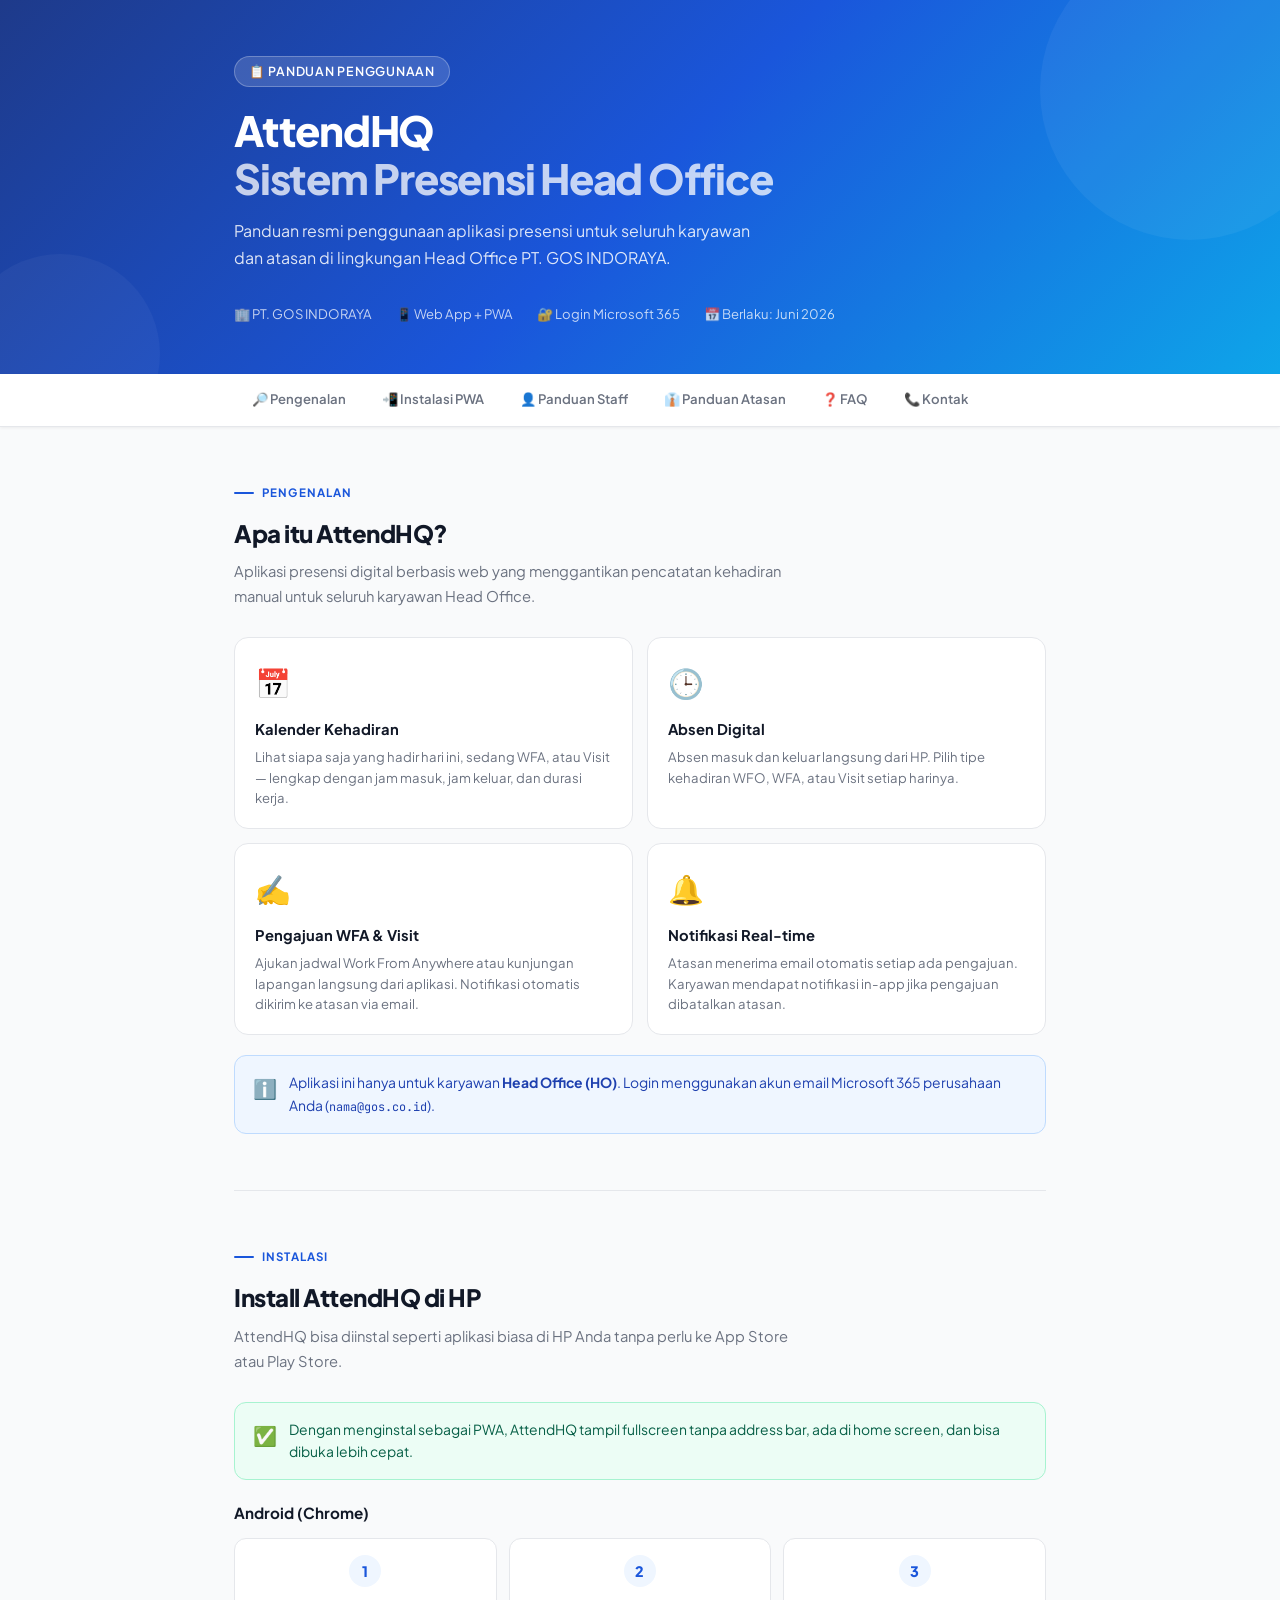
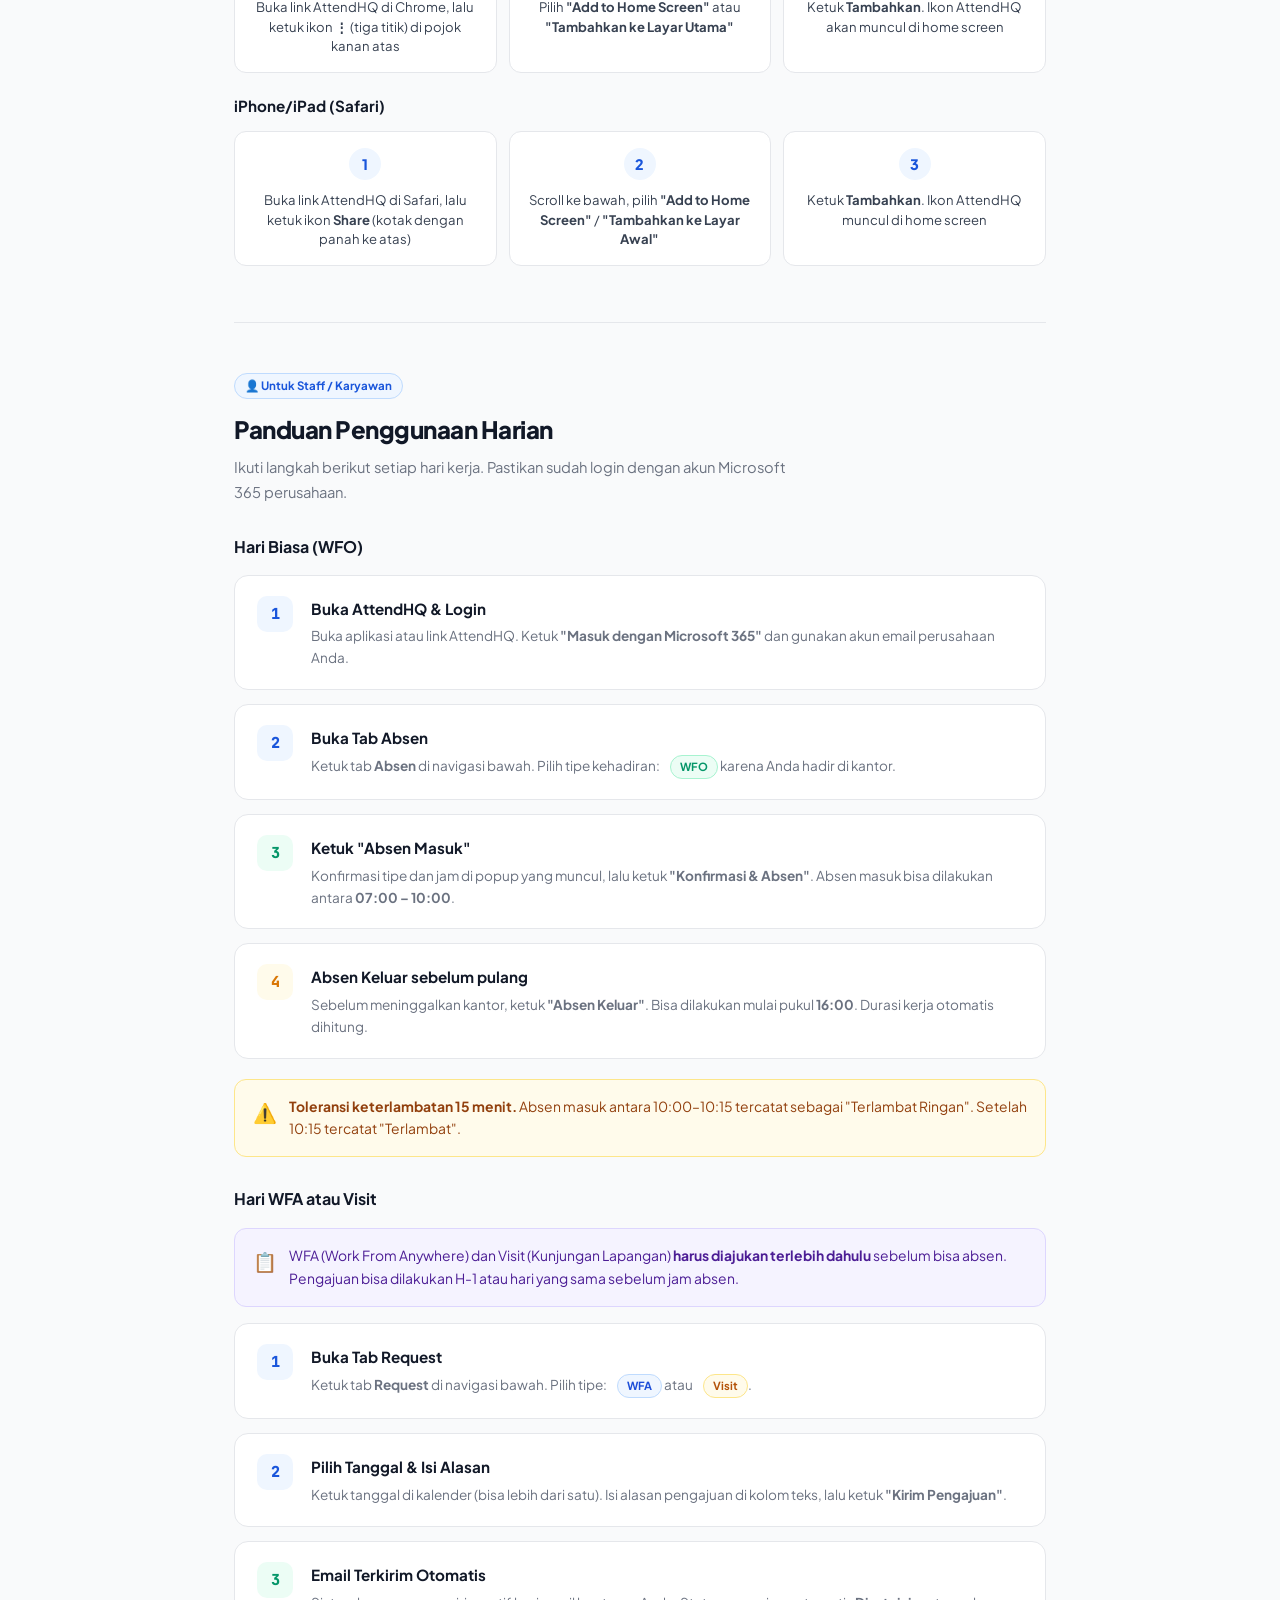
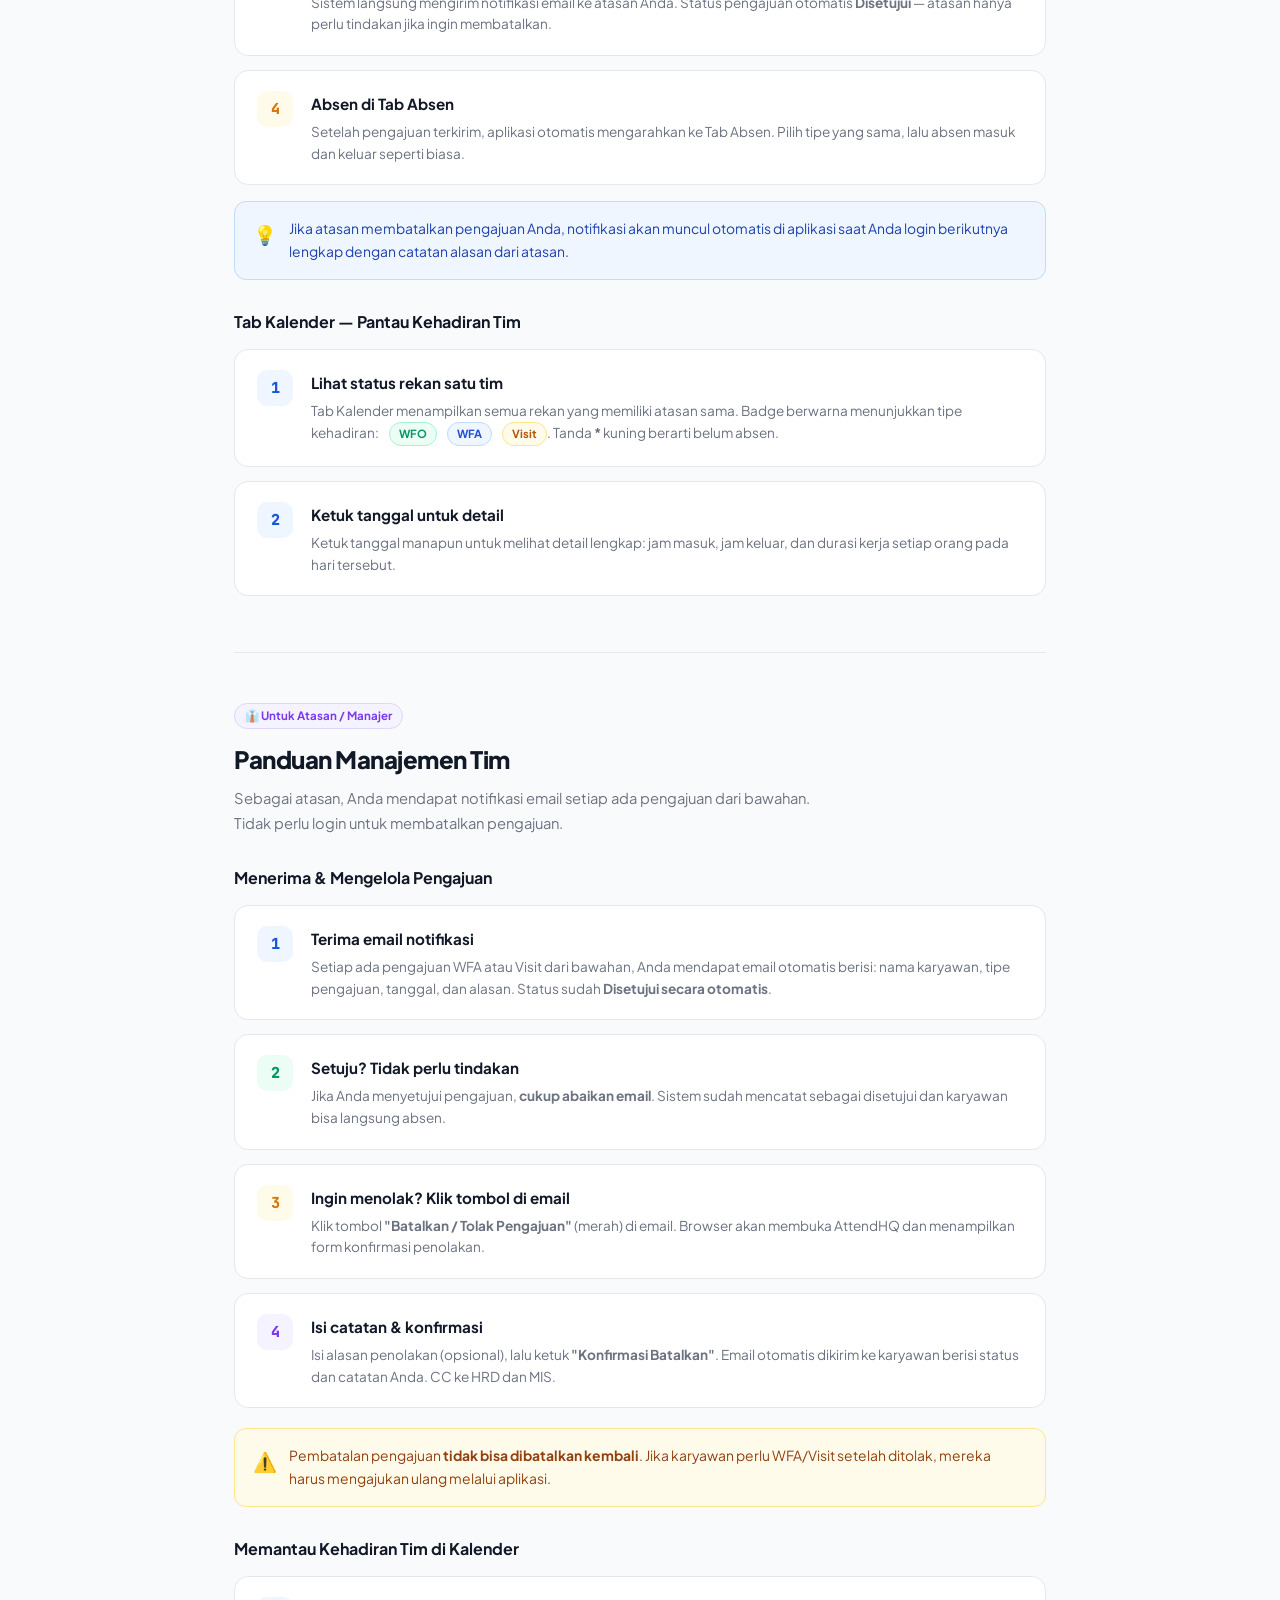
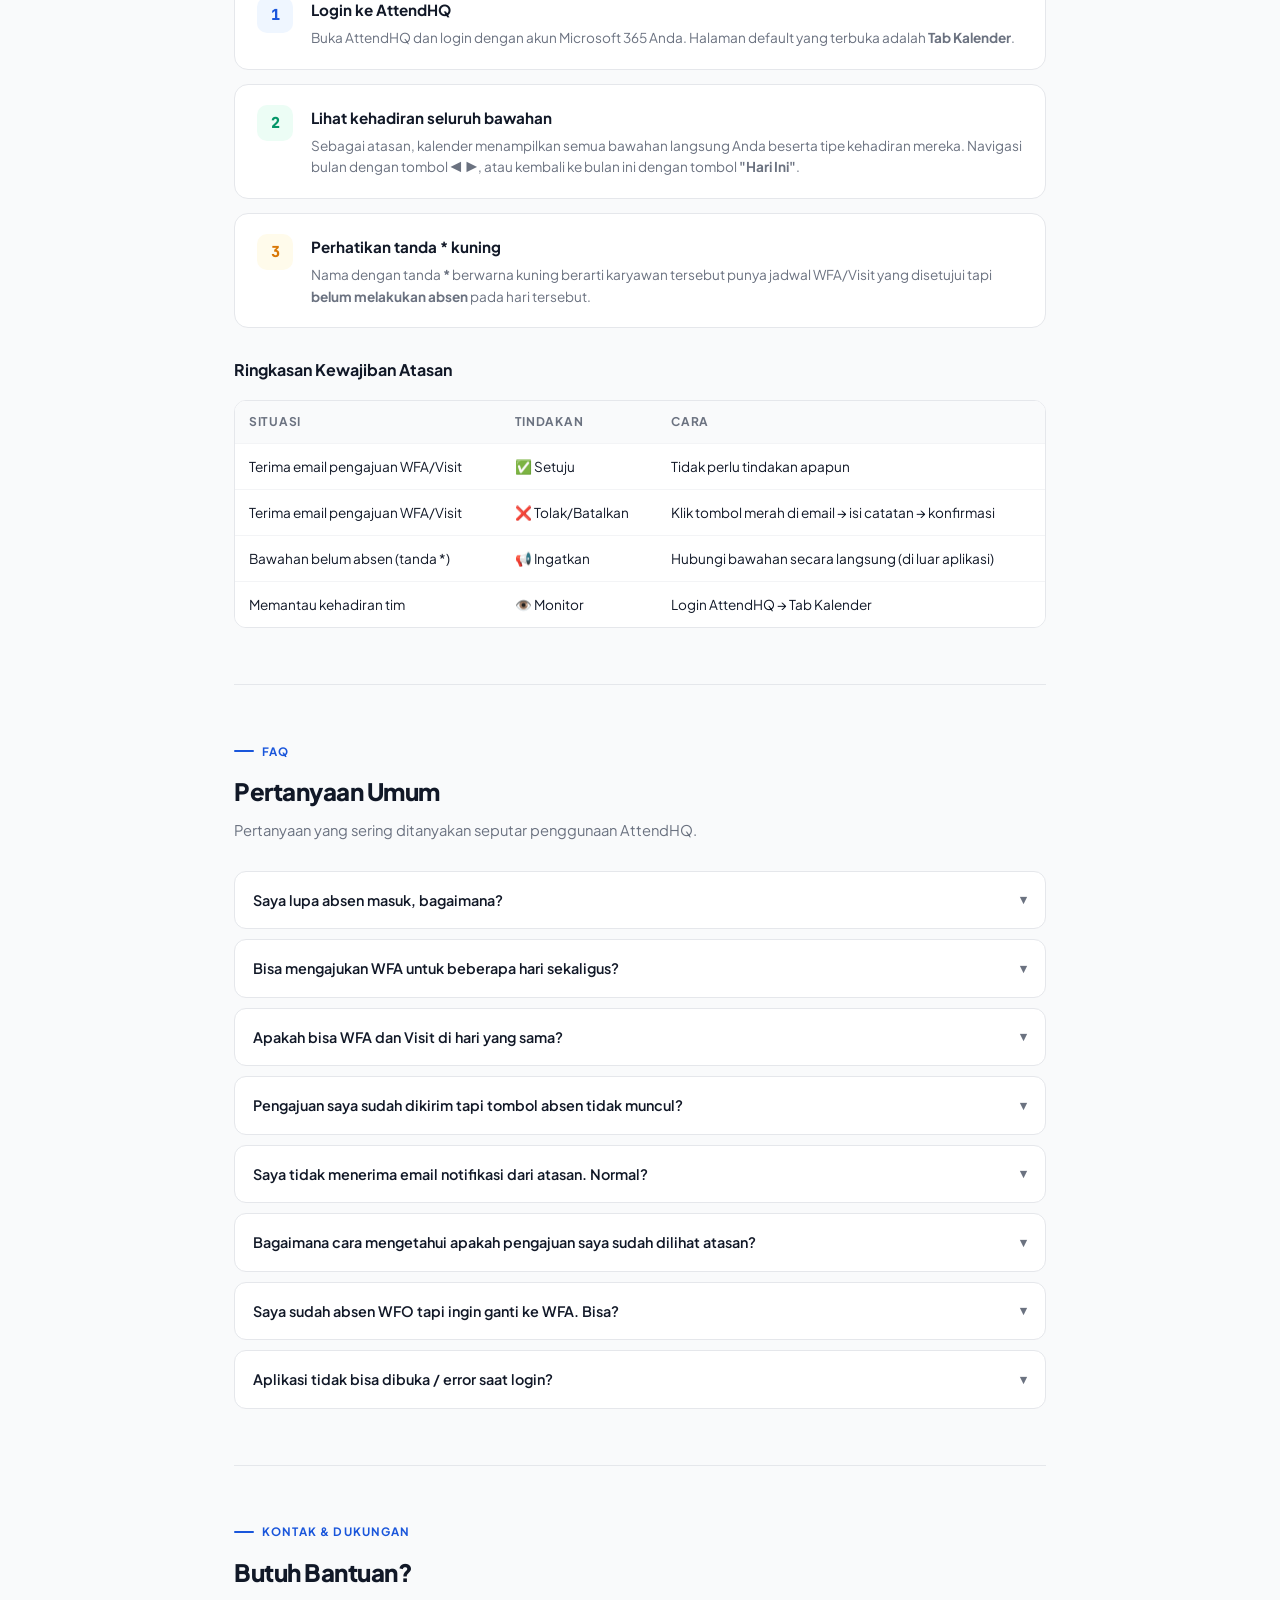
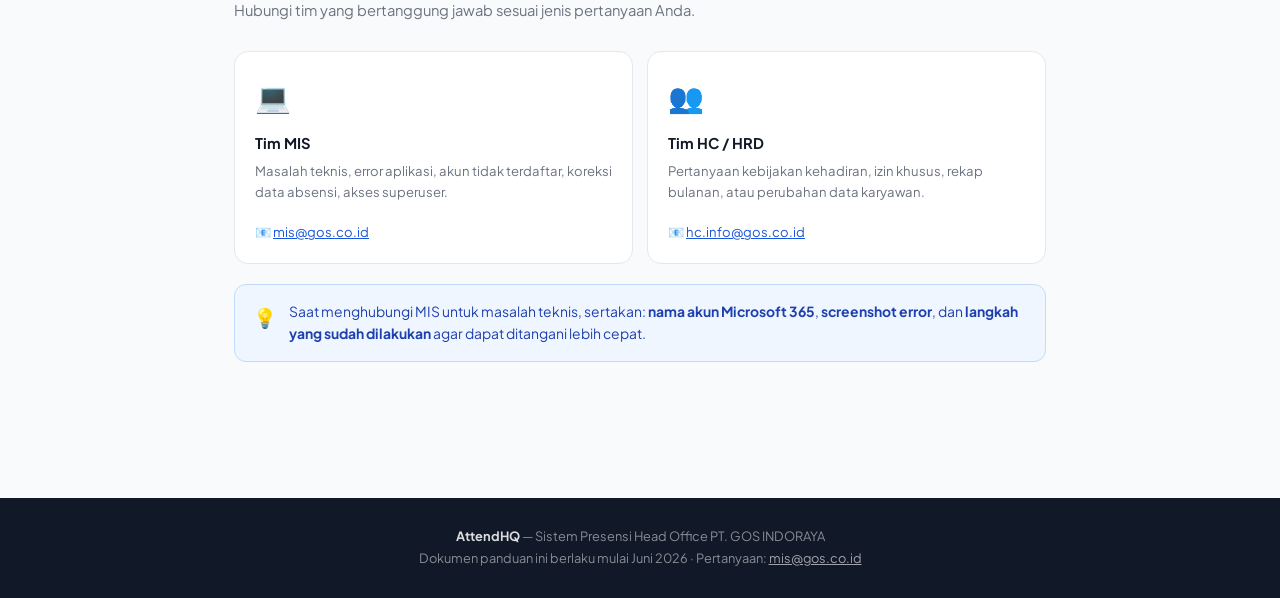
==== panduan-attendhq.html @ 30c80aee "Add files via upload" ====
<!DOCTYPE html>
<html lang="id">
<head>
<meta charset="UTF-8">
<meta name="viewport" content="width=device-width, initial-scale=1.0">
<title>Panduan AttendHQ — PT. GOS INDORAYA</title>
<style>
  @import url('https://fonts.googleapis.com/css2?family=Plus+Jakarta+Sans:wght@300;400;500;600;700;800&family=JetBrains+Mono:wght@400;500&display=swap');

  :root {
    --primary: #1a56db;
    --primary-light: #eff6ff;
    --primary-mid: #bfdbfe;
    --accent: #0ea5e9;
    --green: #059669;
    --green-light: #ecfdf5;
    --orange: #d97706;
    --orange-light: #fffbeb;
    --red: #dc2626;
    --red-light: #fef2f2;
    --purple: #7c3aed;
    --purple-light: #f5f3ff;
    --gray-50: #f9fafb;
    --gray-100: #f3f4f6;
    --gray-200: #e5e7eb;
    --gray-300: #d1d5db;
    --gray-500: #6b7280;
    --gray-700: #374151;
    --gray-900: #111827;
    --font: 'Plus Jakarta Sans', sans-serif;
    --mono: 'JetBrains Mono', monospace;
  }

  *, *::before, *::after { box-sizing: border-box; margin: 0; padding: 0; }

  body {
    font-family: var(--font);
    background: var(--gray-50);
    color: var(--gray-900);
    line-height: 1.7;
    font-size: 15px;
  }

  /* ---- PRINT ---- */
  @media print {
    .no-print { display: none !important; }
    body { background: white; font-size: 13px; }
    .section { page-break-inside: avoid; }
    .hero { background: var(--primary) !important; -webkit-print-color-adjust: exact; print-color-adjust: exact; }
  }

  /* ---- LAYOUT ---- */
  .container { max-width: 860px; margin: 0 auto; padding: 0 24px; }

  /* ---- HERO ---- */
  .hero {
    background: linear-gradient(135deg, #1e3a8a 0%, #1a56db 50%, #0ea5e9 100%);
    color: white;
    padding: 56px 0 48px;
    position: relative;
    overflow: hidden;
  }

  .hero::before {
    content: '';
    position: absolute;
    top: -60px; right: -60px;
    width: 300px; height: 300px;
    border-radius: 50%;
    background: rgba(255,255,255,0.05);
  }

  .hero::after {
    content: '';
    position: absolute;
    bottom: -80px; left: -40px;
    width: 200px; height: 200px;
    border-radius: 50%;
    background: rgba(255,255,255,0.04);
  }

  .hero-badge {
    display: inline-flex;
    align-items: center;
    gap: 6px;
    background: rgba(255,255,255,0.15);
    border: 1px solid rgba(255,255,255,0.25);
    border-radius: 100px;
    padding: 4px 14px;
    font-size: 0.78rem;
    font-weight: 600;
    letter-spacing: 0.06em;
    text-transform: uppercase;
    margin-bottom: 20px;
  }

  .hero-title {
    font-size: 2.6rem;
    font-weight: 800;
    letter-spacing: -0.03em;
    line-height: 1.15;
    margin-bottom: 14px;
  }

  .hero-title span { opacity: 0.75; }

  .hero-sub {
    font-size: 1rem;
    opacity: 0.85;
    max-width: 520px;
    margin-bottom: 32px;
  }

  .hero-meta {
    display: flex;
    gap: 24px;
    flex-wrap: wrap;
  }

  .hero-meta-item {
    font-size: 0.82rem;
    opacity: 0.75;
    display: flex;
    align-items: center;
    gap: 6px;
  }

  /* ---- TOC ---- */
  .toc-bar {
    background: white;
    border-bottom: 1px solid var(--gray-200);
    padding: 0;
    position: sticky;
    top: 0;
    z-index: 50;
    box-shadow: 0 1px 3px rgba(0,0,0,0.06);
  }

  .toc-inner {
    display: flex;
    gap: 0;
    overflow-x: auto;
    scrollbar-width: none;
  }

  .toc-inner::-webkit-scrollbar { display: none; }

  .toc-link {
    display: flex;
    align-items: center;
    gap: 7px;
    padding: 14px 18px;
    font-size: 0.82rem;
    font-weight: 600;
    color: var(--gray-500);
    text-decoration: none;
    white-space: nowrap;
    border-bottom: 2px solid transparent;
    transition: all 0.15s;
    flex-shrink: 0;
  }

  .toc-link:hover { color: var(--primary); border-bottom-color: var(--primary-mid); }

  /* ---- MAIN ---- */
  .main { padding: 48px 0 80px; }

  /* ---- SECTION ---- */
  .section { margin-bottom: 56px; }

  .section-label {
    display: inline-flex;
    align-items: center;
    gap: 8px;
    font-size: 0.72rem;
    font-weight: 700;
    letter-spacing: 0.1em;
    text-transform: uppercase;
    color: var(--primary);
    margin-bottom: 10px;
  }

  .section-label::before {
    content: '';
    display: block;
    width: 20px;
    height: 2px;
    background: var(--primary);
    border-radius: 2px;
  }

  .section-title {
    font-size: 1.5rem;
    font-weight: 800;
    letter-spacing: -0.02em;
    color: var(--gray-900);
    margin-bottom: 6px;
  }

  .section-desc {
    color: var(--gray-500);
    font-size: 0.92rem;
    margin-bottom: 28px;
    max-width: 580px;
  }

  /* ---- AUDIENCE TABS ---- */
  .audience-tabs {
    display: flex;
    gap: 10px;
    margin-bottom: 28px;
    flex-wrap: wrap;
  }

  .aud-tab {
    padding: 8px 18px;
    border-radius: 100px;
    font-size: 0.82rem;
    font-weight: 700;
    cursor: pointer;
    border: 2px solid var(--gray-200);
    background: white;
    color: var(--gray-500);
    transition: all 0.15s;
  }

  .aud-tab.active-staff { border-color: var(--primary); background: var(--primary-light); color: var(--primary); }
  .aud-tab.active-manager { border-color: var(--purple); background: var(--purple-light); color: var(--purple); }

  /* ---- STEP CARDS ---- */
  .steps { display: flex; flex-direction: column; gap: 14px; }

  .step-card {
    background: white;
    border: 1px solid var(--gray-200);
    border-radius: 14px;
    padding: 20px 22px;
    display: flex;
    gap: 18px;
    align-items: flex-start;
    transition: box-shadow 0.15s;
  }

  .step-card:hover { box-shadow: 0 4px 16px rgba(0,0,0,0.07); }

  .step-num {
    width: 36px;
    height: 36px;
    border-radius: 10px;
    background: var(--primary-light);
    color: var(--primary);
    font-weight: 800;
    font-size: 0.95rem;
    display: flex;
    align-items: center;
    justify-content: center;
    flex-shrink: 0;
    font-family: var(--mono);
  }

  .step-num.green { background: var(--green-light); color: var(--green); }
  .step-num.orange { background: var(--orange-light); color: var(--orange); }
  .step-num.purple { background: var(--purple-light); color: var(--purple); }

  .step-body { flex: 1; min-width: 0; }

  .step-title {
    font-weight: 700;
    font-size: 0.95rem;
    margin-bottom: 4px;
    color: var(--gray-900);
  }

  .step-desc {
    font-size: 0.85rem;
    color: var(--gray-500);
    line-height: 1.6;
  }

  .step-badge {
    display: inline-flex;
    align-items: center;
    padding: 2px 9px;
    border-radius: 100px;
    font-size: 0.7rem;
    font-weight: 700;
    margin-left: 8px;
    vertical-align: middle;
  }

  .badge-wfo { background: #ecfdf5; color: #059669; border: 1px solid #a7f3d0; }
  .badge-wfa { background: #eff6ff; color: #1d4ed8; border: 1px solid #bfdbfe; }
  .badge-visit { background: #fffbeb; color: #b45309; border: 1px solid #fde68a; }

  /* ---- INFO BOXES ---- */
  .info-box {
    border-radius: 12px;
    padding: 16px 18px;
    margin: 16px 0;
    display: flex;
    gap: 12px;
    font-size: 0.87rem;
    line-height: 1.6;
  }

  .info-box .icon { font-size: 1.2rem; flex-shrink: 0; margin-top: 1px; }
  .info-box.tip { background: var(--primary-light); border: 1px solid var(--primary-mid); color: #1e40af; }
  .info-box.warning { background: var(--orange-light); border: 1px solid #fde68a; color: #92400e; }
  .info-box.success { background: var(--green-light); border: 1px solid #a7f3d0; color: #065f46; }
  .info-box.info { background: var(--purple-light); border: 1px solid #ddd6fe; color: #4c1d95; }

  /* ---- GRID CARDS ---- */
  .grid-2 { display: grid; grid-template-columns: 1fr 1fr; gap: 14px; }
  @media (max-width: 600px) { .grid-2 { grid-template-columns: 1fr; } }

  .feat-card {
    background: white;
    border: 1px solid var(--gray-200);
    border-radius: 14px;
    padding: 20px;
  }

  .feat-card__icon {
    font-size: 1.8rem;
    margin-bottom: 10px;
    display: block;
  }

  .feat-card__title {
    font-weight: 700;
    font-size: 0.92rem;
    margin-bottom: 5px;
  }

  .feat-card__desc {
    font-size: 0.82rem;
    color: var(--gray-500);
    line-height: 1.55;
  }

  /* ---- FAQ ---- */
  .faq-list { display: flex; flex-direction: column; gap: 10px; }

  .faq-item {
    background: white;
    border: 1px solid var(--gray-200);
    border-radius: 12px;
    overflow: hidden;
  }

  .faq-q {
    padding: 16px 18px;
    font-weight: 600;
    font-size: 0.9rem;
    cursor: pointer;
    display: flex;
    justify-content: space-between;
    align-items: center;
    gap: 12px;
    user-select: none;
    list-style: none;
  }

  .faq-q::after {
    content: '▾';
    font-size: 0.8rem;
    color: var(--gray-500);
    transition: transform 0.2s;
    flex-shrink: 0;
  }

  details[open] .faq-q::after { transform: rotate(180deg); }

  .faq-a {
    padding: 0 18px 16px;
    font-size: 0.85rem;
    color: var(--gray-500);
    line-height: 1.65;
    border-top: 1px solid var(--gray-100);
    padding-top: 12px;
  }

  /* ---- TABLE ---- */
  .table-wrap { overflow-x: auto; border-radius: 12px; border: 1px solid var(--gray-200); margin: 16px 0; }

  table { width: 100%; border-collapse: collapse; font-size: 0.85rem; background: white; }
  th {
    background: var(--gray-50);
    padding: 11px 14px;
    text-align: left;
    font-size: 0.75rem;
    text-transform: uppercase;
    letter-spacing: 0.06em;
    color: var(--gray-500);
    font-weight: 700;
    white-space: nowrap;
  }
  td { padding: 11px 14px; border-top: 1px solid var(--gray-100); vertical-align: top; }
  tr:hover td { background: var(--gray-50); }

  /* ---- DIVIDER ---- */
  .divider { height: 1px; background: var(--gray-200); margin: 48px 0; }

  /* ---- AUDIENCE PILL ---- */
  .for-staff { display: inline-flex; align-items: center; gap: 5px; background: var(--primary-light); color: var(--primary); border: 1px solid var(--primary-mid); border-radius: 100px; padding: 2px 10px; font-size: 0.72rem; font-weight: 700; margin-bottom: 10px; }
  .for-manager { display: inline-flex; align-items: center; gap: 5px; background: var(--purple-light); color: var(--purple); border: 1px solid #ddd6fe; border-radius: 100px; padding: 2px 10px; font-size: 0.72rem; font-weight: 700; margin-bottom: 10px; }

  /* ---- FOOTER ---- */
  .footer {
    background: var(--gray-900);
    color: rgba(255,255,255,0.5);
    text-align: center;
    padding: 28px 24px;
    font-size: 0.8rem;
  }

  .footer strong { color: rgba(255,255,255,0.85); }

  /* ---- TIMELINE ---- */
  .timeline { position: relative; padding-left: 28px; }
  .timeline::before { content: ''; position: absolute; left: 7px; top: 8px; bottom: 8px; width: 2px; background: var(--gray-200); border-radius: 2px; }

  .tl-item { position: relative; margin-bottom: 20px; }
  .tl-dot { position: absolute; left: -24px; top: 5px; width: 14px; height: 14px; border-radius: 50%; background: var(--primary); border: 3px solid var(--primary-light); flex-shrink: 0; }
  .tl-dot.green { background: var(--green); border-color: var(--green-light); }
  .tl-dot.orange { background: var(--orange); border-color: var(--orange-light); }
  .tl-title { font-weight: 700; font-size: 0.9rem; margin-bottom: 3px; }
  .tl-desc { font-size: 0.83rem; color: var(--gray-500); }

  /* ---- PWA INSTALL ---- */
  .pwa-steps { display: grid; grid-template-columns: repeat(3, 1fr); gap: 12px; }
  @media (max-width: 600px) { .pwa-steps { grid-template-columns: 1fr; } }

  .pwa-step {
    background: white;
    border: 1px solid var(--gray-200);
    border-radius: 12px;
    padding: 16px;
    text-align: center;
  }

  .pwa-step__num {
    width: 32px; height: 32px;
    border-radius: 50%;
    background: var(--primary-light);
    color: var(--primary);
    font-weight: 800;
    font-size: 0.9rem;
    display: flex;
    align-items: center;
    justify-content: center;
    margin: 0 auto 10px;
  }

  .pwa-step__text { font-size: 0.82rem; color: var(--gray-700); line-height: 1.5; }
</style>
</head>
<body>

<!-- HERO -->
<div class="hero">
  <div class="container">
    <div class="hero-badge">📋 Panduan Penggunaan</div>
    <h1 class="hero-title">AttendHQ<br><span>Sistem Presensi Head Office</span></h1>
    <p class="hero-sub">Panduan resmi penggunaan aplikasi presensi untuk seluruh karyawan dan atasan di lingkungan Head Office PT. GOS INDORAYA.</p>
    <div class="hero-meta">
      <span class="hero-meta-item">🏢 PT. GOS INDORAYA</span>
      <span class="hero-meta-item">📱 Web App + PWA</span>
      <span class="hero-meta-item">🔐 Login Microsoft 365</span>
      <span class="hero-meta-item">📅 Berlaku: Juni 2026</span>
    </div>
  </div>
</div>

<!-- TOC -->
<nav class="toc-bar no-print">
  <div class="container">
    <div class="toc-inner">
      <a href="#pengenalan" class="toc-link">🔎 Pengenalan</a>
      <a href="#instalasi" class="toc-link">📲 Instalasi PWA</a>
      <a href="#staff" class="toc-link">👤 Panduan Staff</a>
      <a href="#atasan" class="toc-link">👔 Panduan Atasan</a>
      <a href="#faq" class="toc-link">❓ FAQ</a>
      <a href="#kontak" class="toc-link">📞 Kontak</a>
    </div>
  </div>
</nav>

<!-- MAIN -->
<main class="main">
<div class="container">

  <!-- PENGENALAN -->
  <section class="section" id="pengenalan">
    <div class="section-label">Pengenalan</div>
    <h2 class="section-title">Apa itu AttendHQ?</h2>
    <p class="section-desc">Aplikasi presensi digital berbasis web yang menggantikan pencatatan kehadiran manual untuk seluruh karyawan Head Office.</p>

    <div class="grid-2">
      <div class="feat-card">
        <span class="feat-card__icon">📅</span>
        <div class="feat-card__title">Kalender Kehadiran</div>
        <div class="feat-card__desc">Lihat siapa saja yang hadir hari ini, sedang WFA, atau Visit — lengkap dengan jam masuk, jam keluar, dan durasi kerja.</div>
      </div>
      <div class="feat-card">
        <span class="feat-card__icon">🕒</span>
        <div class="feat-card__title">Absen Digital</div>
        <div class="feat-card__desc">Absen masuk dan keluar langsung dari HP. Pilih tipe kehadiran WFO, WFA, atau Visit setiap harinya.</div>
      </div>
      <div class="feat-card">
        <span class="feat-card__icon">✍️</span>
        <div class="feat-card__title">Pengajuan WFA & Visit</div>
        <div class="feat-card__desc">Ajukan jadwal Work From Anywhere atau kunjungan lapangan langsung dari aplikasi. Notifikasi otomatis dikirim ke atasan via email.</div>
      </div>
      <div class="feat-card">
        <span class="feat-card__icon">🔔</span>
        <div class="feat-card__title">Notifikasi Real-time</div>
        <div class="feat-card__desc">Atasan menerima email otomatis setiap ada pengajuan. Karyawan mendapat notifikasi in-app jika pengajuan dibatalkan atasan.</div>
      </div>
    </div>

    <div class="info-box tip" style="margin-top:20px;">
      <span class="icon">ℹ️</span>
      <div>Aplikasi ini hanya untuk karyawan <strong>Head Office (HO)</strong>. Login menggunakan akun email Microsoft 365 perusahaan Anda (<code style="font-family:var(--mono);font-size:0.85em;">nama@gos.co.id</code>).</div>
    </div>
  </section>

  <div class="divider"></div>

  <!-- INSTALASI PWA -->
  <section class="section" id="instalasi">
    <div class="section-label">Instalasi</div>
    <h2 class="section-title">Install AttendHQ di HP</h2>
    <p class="section-desc">AttendHQ bisa diinstal seperti aplikasi biasa di HP Anda tanpa perlu ke App Store atau Play Store.</p>

    <div class="info-box success">
      <span class="icon">✅</span>
      <div>Dengan menginstal sebagai PWA, AttendHQ tampil fullscreen tanpa address bar, ada di home screen, dan bisa dibuka lebih cepat.</div>
    </div>

    <h3 style="font-size:0.95rem;font-weight:700;margin:20px 0 12px;">Android (Chrome)</h3>
    <div class="pwa-steps">
      <div class="pwa-step">
        <div class="pwa-step__num">1</div>
        <div class="pwa-step__text">Buka link AttendHQ di Chrome, lalu ketuk ikon <strong>⋮</strong> (tiga titik) di pojok kanan atas</div>
      </div>
      <div class="pwa-step">
        <div class="pwa-step__num">2</div>
        <div class="pwa-step__text">Pilih <strong>"Add to Home Screen"</strong> atau <strong>"Tambahkan ke Layar Utama"</strong></div>
      </div>
      <div class="pwa-step">
        <div class="pwa-step__num">3</div>
        <div class="pwa-step__text">Ketuk <strong>Tambahkan</strong>. Ikon AttendHQ akan muncul di home screen</div>
      </div>
    </div>

    <h3 style="font-size:0.95rem;font-weight:700;margin:20px 0 12px;">iPhone/iPad (Safari)</h3>
    <div class="pwa-steps">
      <div class="pwa-step">
        <div class="pwa-step__num">1</div>
        <div class="pwa-step__text">Buka link AttendHQ di Safari, lalu ketuk ikon <strong>Share</strong> (kotak dengan panah ke atas)</div>
      </div>
      <div class="pwa-step">
        <div class="pwa-step__num">2</div>
        <div class="pwa-step__text">Scroll ke bawah, pilih <strong>"Add to Home Screen"</strong> / <strong>"Tambahkan ke Layar Awal"</strong></div>
      </div>
      <div class="pwa-step">
        <div class="pwa-step__num">3</div>
        <div class="pwa-step__text">Ketuk <strong>Tambahkan</strong>. Ikon AttendHQ muncul di home screen</div>
      </div>
    </div>
  </section>

  <div class="divider"></div>

  <!-- PANDUAN STAFF -->
  <section class="section" id="staff">
    <div class="for-staff">👤 Untuk Staff / Karyawan</div>
    <h2 class="section-title">Panduan Penggunaan Harian</h2>
    <p class="section-desc">Ikuti langkah berikut setiap hari kerja. Pastikan sudah login dengan akun Microsoft 365 perusahaan.</p>

    <h3 style="font-size:1rem;font-weight:700;margin-bottom:14px;">Hari Biasa (WFO)</h3>
    <div class="steps">
      <div class="step-card">
        <div class="step-num">1</div>
        <div class="step-body">
          <div class="step-title">Buka AttendHQ & Login</div>
          <div class="step-desc">Buka aplikasi atau link AttendHQ. Ketuk <strong>"Masuk dengan Microsoft 365"</strong> dan gunakan akun email perusahaan Anda.</div>
        </div>
      </div>
      <div class="step-card">
        <div class="step-num">2</div>
        <div class="step-body">
          <div class="step-title">Buka Tab Absen</div>
          <div class="step-desc">Ketuk tab <strong>Absen</strong> di navigasi bawah. Pilih tipe kehadiran: <span class="step-badge badge-wfo">WFO</span> karena Anda hadir di kantor.</div>
        </div>
      </div>
      <div class="step-card">
        <div class="step-num green">3</div>
        <div class="step-body">
          <div class="step-title">Ketuk "Absen Masuk"</div>
          <div class="step-desc">Konfirmasi tipe dan jam di popup yang muncul, lalu ketuk <strong>"Konfirmasi & Absen"</strong>. Absen masuk bisa dilakukan antara <strong>07:00 – 10:00</strong>.</div>
        </div>
      </div>
      <div class="step-card">
        <div class="step-num orange">4</div>
        <div class="step-body">
          <div class="step-title">Absen Keluar sebelum pulang</div>
          <div class="step-desc">Sebelum meninggalkan kantor, ketuk <strong>"Absen Keluar"</strong>. Bisa dilakukan mulai pukul <strong>16:00</strong>. Durasi kerja otomatis dihitung.</div>
        </div>
      </div>
    </div>

    <div class="info-box warning" style="margin-top:20px;">
      <span class="icon">⚠️</span>
      <div><strong>Toleransi keterlambatan 15 menit.</strong> Absen masuk antara 10:00–10:15 tercatat sebagai "Terlambat Ringan". Setelah 10:15 tercatat "Terlambat".</div>
    </div>

    <h3 style="font-size:1rem;font-weight:700;margin:28px 0 14px;">Hari WFA atau Visit</h3>
    <div class="info-box info">
      <span class="icon">📋</span>
      <div>WFA (Work From Anywhere) dan Visit (Kunjungan Lapangan) <strong>harus diajukan terlebih dahulu</strong> sebelum bisa absen. Pengajuan bisa dilakukan H-1 atau hari yang sama sebelum jam absen.</div>
    </div>

    <div class="steps" style="margin-top:14px;">
      <div class="step-card">
        <div class="step-num">1</div>
        <div class="step-body">
          <div class="step-title">Buka Tab Request</div>
          <div class="step-desc">Ketuk tab <strong>Request</strong> di navigasi bawah. Pilih tipe: <span class="step-badge badge-wfa">WFA</span> atau <span class="step-badge badge-visit">Visit</span>.</div>
        </div>
      </div>
      <div class="step-card">
        <div class="step-num">2</div>
        <div class="step-body">
          <div class="step-title">Pilih Tanggal & Isi Alasan</div>
          <div class="step-desc">Ketuk tanggal di kalender (bisa lebih dari satu). Isi alasan pengajuan di kolom teks, lalu ketuk <strong>"Kirim Pengajuan"</strong>.</div>
        </div>
      </div>
      <div class="step-card">
        <div class="step-num green">3</div>
        <div class="step-body">
          <div class="step-title">Email Terkirim Otomatis</div>
          <div class="step-desc">Sistem langsung mengirim notifikasi email ke atasan Anda. Status pengajuan otomatis <strong>Disetujui</strong> — atasan hanya perlu tindakan jika ingin membatalkan.</div>
        </div>
      </div>
      <div class="step-card">
        <div class="step-num orange">4</div>
        <div class="step-body">
          <div class="step-title">Absen di Tab Absen</div>
          <div class="step-desc">Setelah pengajuan terkirim, aplikasi otomatis mengarahkan ke Tab Absen. Pilih tipe yang sama, lalu absen masuk dan keluar seperti biasa.</div>
        </div>
      </div>
    </div>

    <div class="info-box tip" style="margin-top:16px;">
      <span class="icon">💡</span>
      <div>Jika atasan membatalkan pengajuan Anda, notifikasi akan muncul otomatis di aplikasi saat Anda login berikutnya lengkap dengan catatan alasan dari atasan.</div>
    </div>

    <h3 style="font-size:1rem;font-weight:700;margin:28px 0 14px;">Tab Kalender — Pantau Kehadiran Tim</h3>
    <div class="steps">
      <div class="step-card">
        <div class="step-num">1</div>
        <div class="step-body">
          <div class="step-title">Lihat status rekan satu tim</div>
          <div class="step-desc">Tab Kalender menampilkan semua rekan yang memiliki atasan sama. Badge berwarna menunjukkan tipe kehadiran: <span class="step-badge badge-wfo">WFO</span> <span class="step-badge badge-wfa">WFA</span> <span class="step-badge badge-visit">Visit</span>. Tanda <strong>*</strong> kuning berarti belum absen.</div>
        </div>
      </div>
      <div class="step-card">
        <div class="step-num">2</div>
        <div class="step-body">
          <div class="step-title">Ketuk tanggal untuk detail</div>
          <div class="step-desc">Ketuk tanggal manapun untuk melihat detail lengkap: jam masuk, jam keluar, dan durasi kerja setiap orang pada hari tersebut.</div>
        </div>
      </div>
    </div>
  </section>

  <div class="divider"></div>

  <!-- PANDUAN ATASAN -->
  <section class="section" id="atasan">
    <div class="for-manager">👔 Untuk Atasan / Manajer</div>
    <h2 class="section-title">Panduan Manajemen Tim</h2>
    <p class="section-desc">Sebagai atasan, Anda mendapat notifikasi email setiap ada pengajuan dari bawahan. Tidak perlu login untuk membatalkan pengajuan.</p>

    <h3 style="font-size:1rem;font-weight:700;margin-bottom:14px;">Menerima & Mengelola Pengajuan</h3>
    <div class="steps">
      <div class="step-card">
        <div class="step-num">1</div>
        <div class="step-body">
          <div class="step-title">Terima email notifikasi</div>
          <div class="step-desc">Setiap ada pengajuan WFA atau Visit dari bawahan, Anda mendapat email otomatis berisi: nama karyawan, tipe pengajuan, tanggal, dan alasan. Status sudah <strong>Disetujui secara otomatis</strong>.</div>
        </div>
      </div>
      <div class="step-card">
        <div class="step-num green">2</div>
        <div class="step-body">
          <div class="step-title">Setuju? Tidak perlu tindakan</div>
          <div class="step-desc">Jika Anda menyetujui pengajuan, <strong>cukup abaikan email</strong>. Sistem sudah mencatat sebagai disetujui dan karyawan bisa langsung absen.</div>
        </div>
      </div>
      <div class="step-card">
        <div class="step-num orange">3</div>
        <div class="step-body">
          <div class="step-title">Ingin menolak? Klik tombol di email</div>
          <div class="step-desc">Klik tombol <strong>"Batalkan / Tolak Pengajuan"</strong> (merah) di email. Browser akan membuka AttendHQ dan menampilkan form konfirmasi penolakan.</div>
        </div>
      </div>
      <div class="step-card">
        <div class="step-num purple">4</div>
        <div class="step-body">
          <div class="step-title">Isi catatan & konfirmasi</div>
          <div class="step-desc">Isi alasan penolakan (opsional), lalu ketuk <strong>"Konfirmasi Batalkan"</strong>. Email otomatis dikirim ke karyawan berisi status dan catatan Anda. CC ke HRD dan MIS.</div>
        </div>
      </div>
    </div>

    <div class="info-box warning" style="margin-top:20px;">
      <span class="icon">⚠️</span>
      <div>Pembatalan pengajuan <strong>tidak bisa dibatalkan kembali</strong>. Jika karyawan perlu WFA/Visit setelah ditolak, mereka harus mengajukan ulang melalui aplikasi.</div>
    </div>

    <h3 style="font-size:1rem;font-weight:700;margin:28px 0 14px;">Memantau Kehadiran Tim di Kalender</h3>
    <div class="steps">
      <div class="step-card">
        <div class="step-num">1</div>
        <div class="step-body">
          <div class="step-title">Login ke AttendHQ</div>
          <div class="step-desc">Buka AttendHQ dan login dengan akun Microsoft 365 Anda. Halaman default yang terbuka adalah <strong>Tab Kalender</strong>.</div>
        </div>
      </div>
      <div class="step-card">
        <div class="step-num green">2</div>
        <div class="step-body">
          <div class="step-title">Lihat kehadiran seluruh bawahan</div>
          <div class="step-desc">Sebagai atasan, kalender menampilkan semua bawahan langsung Anda beserta tipe kehadiran mereka. Navigasi bulan dengan tombol ◀ ▶, atau kembali ke bulan ini dengan tombol <strong>"Hari Ini"</strong>.</div>
        </div>
      </div>
      <div class="step-card">
        <div class="step-num orange">3</div>
        <div class="step-body">
          <div class="step-title">Perhatikan tanda * kuning</div>
          <div class="step-desc">Nama dengan tanda <strong>*</strong> berwarna kuning berarti karyawan tersebut punya jadwal WFA/Visit yang disetujui tapi <strong>belum melakukan absen</strong> pada hari tersebut.</div>
        </div>
      </div>
    </div>

    <h3 style="font-size:1rem;font-weight:700;margin:28px 0 14px;">Ringkasan Kewajiban Atasan</h3>
    <div class="table-wrap">
      <table>
        <thead>
          <tr>
            <th>Situasi</th>
            <th>Tindakan</th>
            <th>Cara</th>
          </tr>
        </thead>
        <tbody>
          <tr>
            <td>Terima email pengajuan WFA/Visit</td>
            <td>✅ Setuju</td>
            <td>Tidak perlu tindakan apapun</td>
          </tr>
          <tr>
            <td>Terima email pengajuan WFA/Visit</td>
            <td>❌ Tolak/Batalkan</td>
            <td>Klik tombol merah di email → isi catatan → konfirmasi</td>
          </tr>
          <tr>
            <td>Bawahan belum absen (tanda *)</td>
            <td>📢 Ingatkan</td>
            <td>Hubungi bawahan secara langsung (di luar aplikasi)</td>
          </tr>
          <tr>
            <td>Memantau kehadiran tim</td>
            <td>👁️ Monitor</td>
            <td>Login AttendHQ → Tab Kalender</td>
          </tr>
        </tbody>
      </table>
    </div>
  </section>

  <div class="divider"></div>

  <!-- FAQ -->
  <section class="section" id="faq">
    <div class="section-label">FAQ</div>
    <h2 class="section-title">Pertanyaan Umum</h2>
    <p class="section-desc">Pertanyaan yang sering ditanyakan seputar penggunaan AttendHQ.</p>

    <div class="faq-list">

      <details class="faq-item">
        <summary class="faq-q">Saya lupa absen masuk, bagaimana?</summary>
        <div class="faq-a">Hubungi tim MIS atau HRD untuk koreksi data absensi secara manual melalui SharePoint. Absen tidak bisa diisi mundur melalui aplikasi.</div>
      </details>

      <details class="faq-item">
        <summary class="faq-q">Bisa mengajukan WFA untuk beberapa hari sekaligus?</summary>
        <div class="faq-a">Bisa. Di Tab Request, ketuk beberapa tanggal sekaligus di kalender (semua tanggal akan terseleksi). Semua tanggal tersebut akan masuk dalam satu pengajuan dan satu email ke atasan.</div>
      </details>

      <details class="faq-item">
        <summary class="faq-q">Apakah bisa WFA dan Visit di hari yang sama?</summary>
        <div class="faq-a">Tidak. Setiap hari hanya bisa memiliki satu tipe kehadiran. Jika perlu WFA sekaligus kunjungan, pilih tipe yang lebih dominan pada hari tersebut.</div>
      </details>

      <details class="faq-item">
        <summary class="faq-q">Pengajuan saya sudah dikirim tapi tombol absen tidak muncul?</summary>
        <div class="faq-a">Pastikan Anda memilih tipe yang sama dengan pengajuan (WFA atau Visit) di Tab Absen. Jika masih tidak muncul, coba logout dan login kembali, atau hubungi MIS.</div>
      </details>

      <details class="faq-item">
        <summary class="faq-q">Saya tidak menerima email notifikasi dari atasan. Normal?</summary>
        <div class="faq-a">Jika pengajuan Anda diterima/dibiarkan oleh atasan, Anda tidak akan menerima email — itu normal karena sistem auto-approve. Email hanya dikirim ke Anda jika pengajuan <strong>dibatalkan/ditolak</strong> oleh atasan.</div>
      </details>

      <details class="faq-item">
        <summary class="faq-q">Bagaimana cara mengetahui apakah pengajuan saya sudah dilihat atasan?</summary>
        <div class="faq-a">Sistem tidak memiliki fitur read receipt. Namun karena status sudah <strong>Approved secara otomatis</strong>, Anda bisa langsung absen tanpa menunggu konfirmasi dari atasan. Jika atasan menolak, Anda akan mendapat notifikasi.</div>
      </details>

      <details class="faq-item">
        <summary class="faq-q">Saya sudah absen WFO tapi ingin ganti ke WFA. Bisa?</summary>
        <div class="faq-a">Tidak bisa mengubah tipe kehadiran setelah absen masuk tersimpan. Hubungi MIS untuk koreksi jika ada kesalahan input.</div>
      </details>

      <details class="faq-item">
        <summary class="faq-q">Aplikasi tidak bisa dibuka / error saat login?</summary>
        <div class="faq-a">Pastikan menggunakan browser terbaru (Chrome atau Safari). Coba clear cache browser, lalu buka ulang link. Jika masih bermasalah, hubungi tim MIS dengan screenshot error yang muncul.</div>
      </details>

    </div>
  </section>

  <div class="divider"></div>

  <!-- KONTAK -->
  <section class="section" id="kontak">
    <div class="section-label">Kontak & Dukungan</div>
    <h2 class="section-title">Butuh Bantuan?</h2>
    <p class="section-desc">Hubungi tim yang bertanggung jawab sesuai jenis pertanyaan Anda.</p>

    <div class="grid-2">
      <div class="feat-card">
        <span class="feat-card__icon">💻</span>
        <div class="feat-card__title">Tim MIS</div>
        <div class="feat-card__desc">Masalah teknis, error aplikasi, akun tidak terdaftar, koreksi data absensi, akses superuser.<br><br>
        📧 <a href="mailto:mis@gos.co.id" style="color:var(--primary);">mis@gos.co.id</a></div>
      </div>
      <div class="feat-card">
        <span class="feat-card__icon">👥</span>
        <div class="feat-card__title">Tim HC / HRD</div>
        <div class="feat-card__desc">Pertanyaan kebijakan kehadiran, izin khusus, rekap bulanan, atau perubahan data karyawan.<br><br>
        📧 <a href="mailto:hc.info@gos.co.id" style="color:var(--primary);">hc.info@gos.co.id</a></div>
      </div>
    </div>

    <div class="info-box tip" style="margin-top:20px;">
      <span class="icon">💡</span>
      <div>Saat menghubungi MIS untuk masalah teknis, sertakan: <strong>nama akun Microsoft 365</strong>, <strong>screenshot error</strong>, dan <strong>langkah yang sudah dilakukan</strong> agar dapat ditangani lebih cepat.</div>
    </div>
  </section>

</div>
</main>

<!-- FOOTER -->
<footer class="footer">
  <strong>AttendHQ</strong> — Sistem Presensi Head Office PT. GOS INDORAYA<br>
  Dokumen panduan ini berlaku mulai Juni 2026 · Pertanyaan: <a href="mailto:mis@gos.co.id" style="color:rgba(255,255,255,0.6);">mis@gos.co.id</a>
</footer>

<script>
  // Tambah event listener untuk btn-close-rejected-notif-ok
  document.querySelectorAll('[href^="#"]').forEach(a => {
    a.addEventListener('click', e => {
      e.preventDefault();
      const target = document.querySelector(a.getAttribute('href'));
      if (target) target.scrollIntoView({ behavior: 'smooth', block: 'start' });
    });
  });
</script>

</body>
</html>
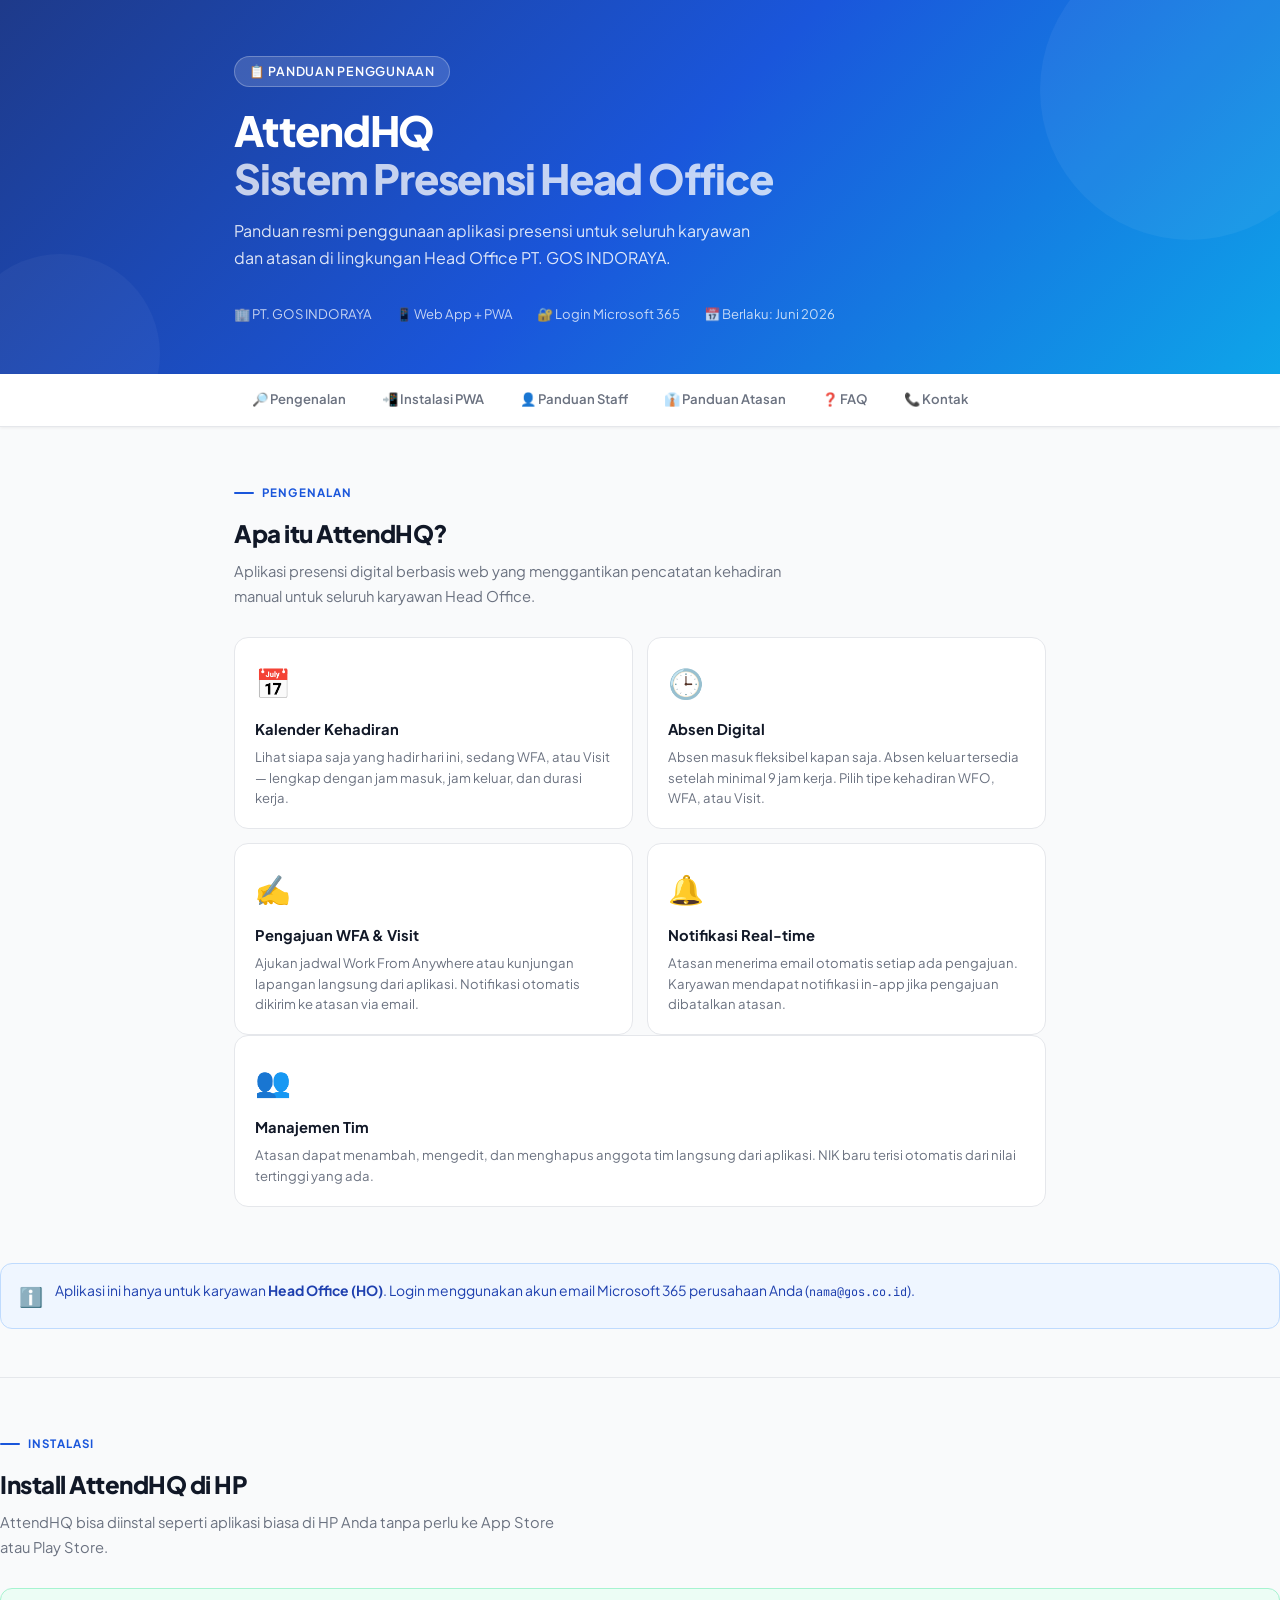
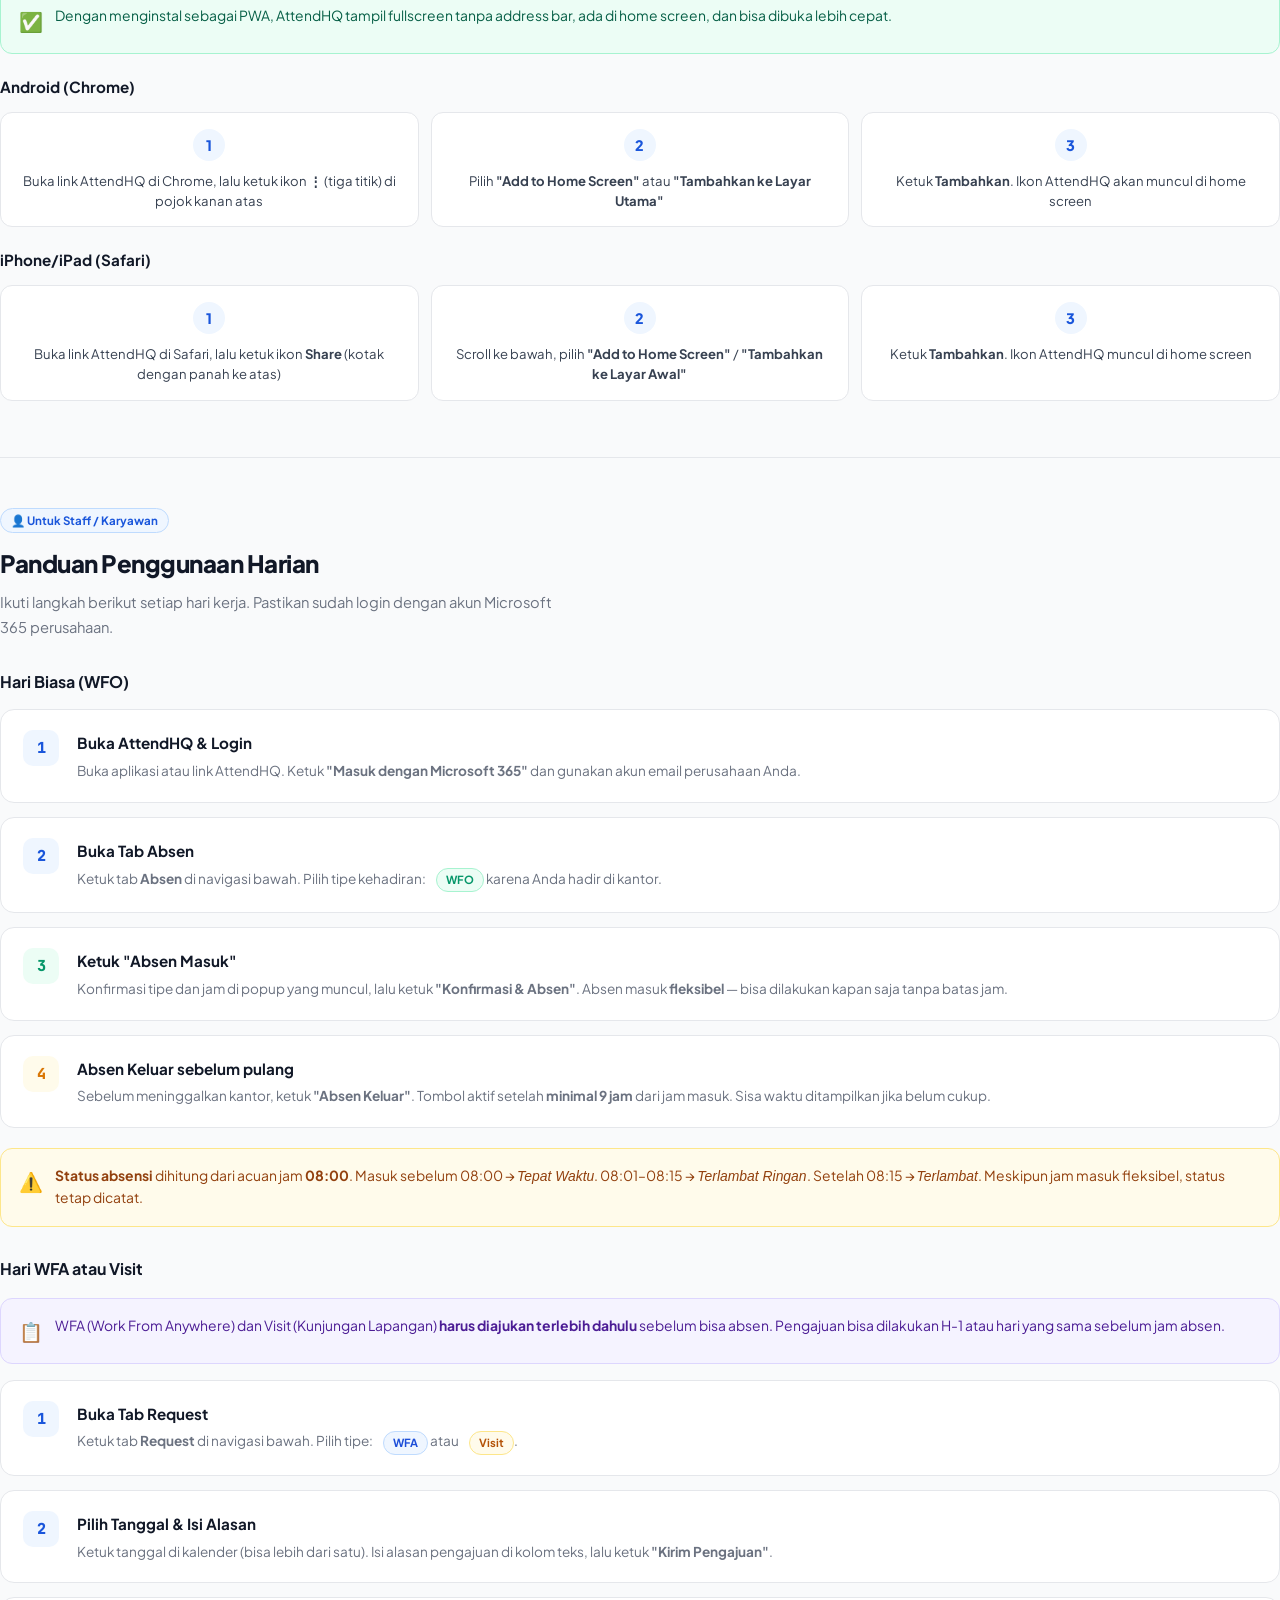
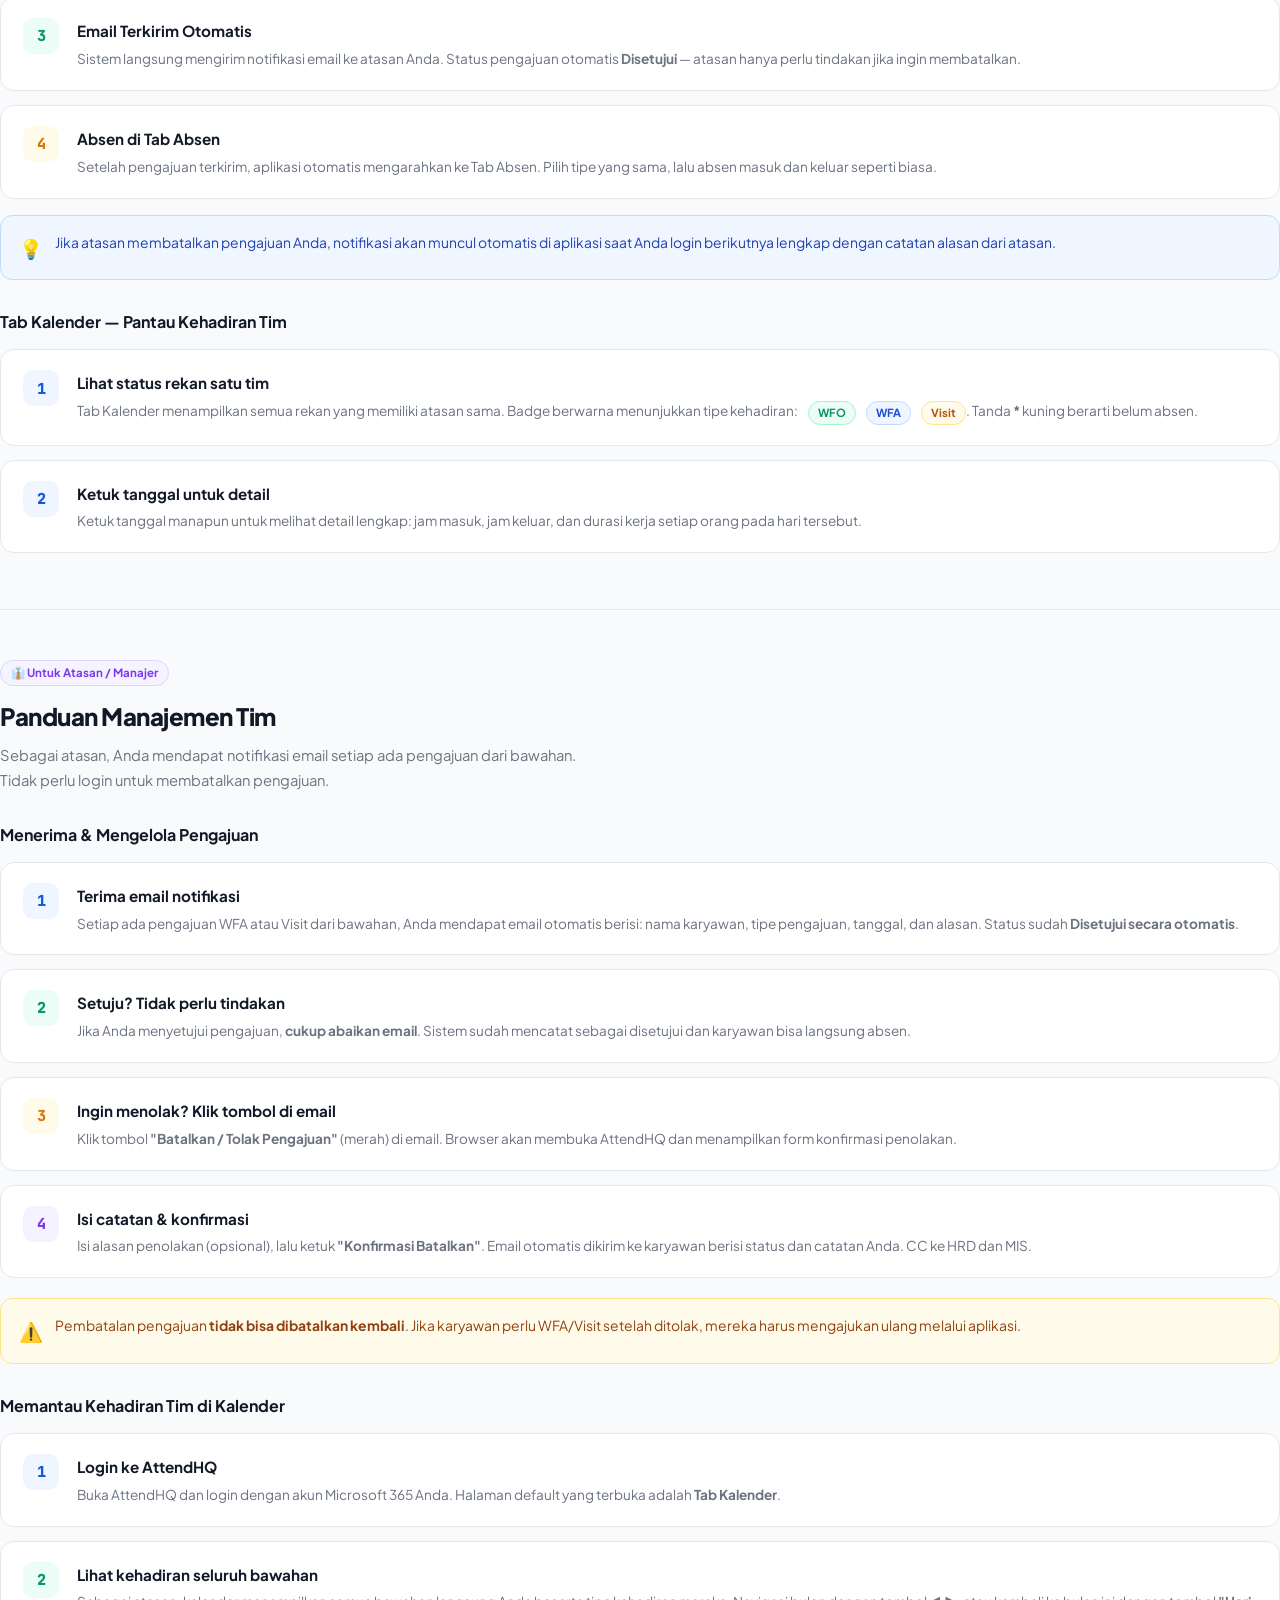
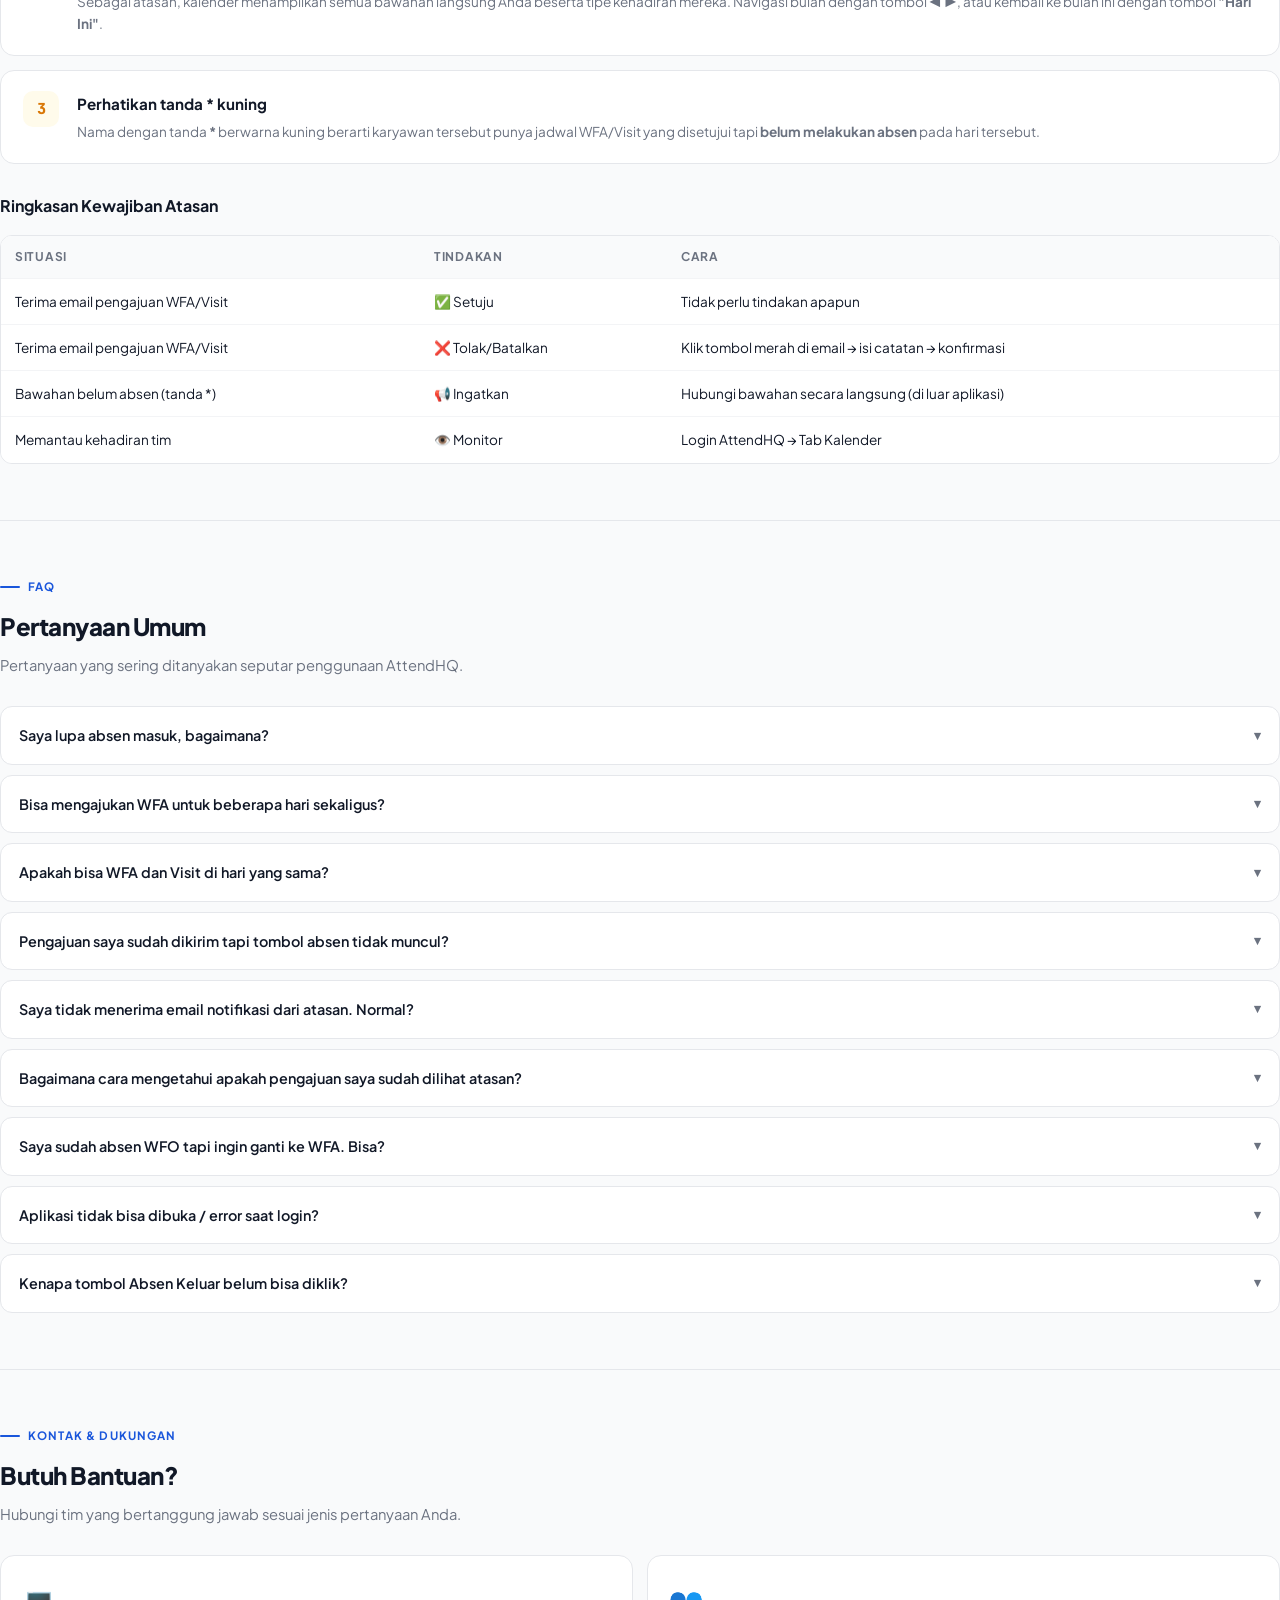
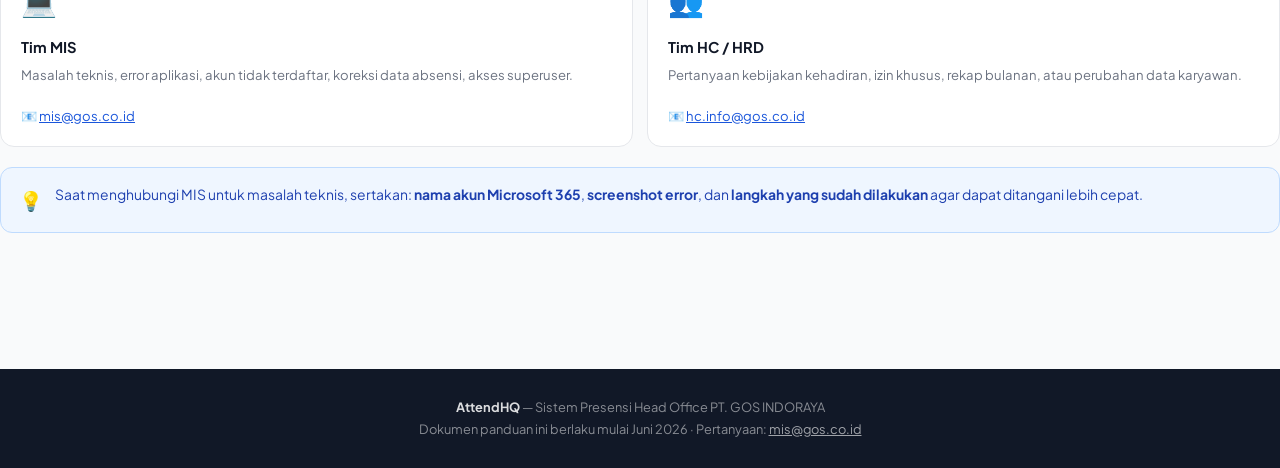
==== commit 3f7b2dcc: "Add files via upload" ====
--- a/panduan-attendhq.html
+++ b/panduan-attendhq.html
@@ -505,7 +505,7 @@
       <div class="feat-card">
         <span class="feat-card__icon">🕒</span>
         <div class="feat-card__title">Absen Digital</div>
-        <div class="feat-card__desc">Absen masuk dan keluar langsung dari HP. Pilih tipe kehadiran WFO, WFA, atau Visit setiap harinya.</div>
+        <div class="feat-card__desc">Absen masuk fleksibel kapan saja. Absen keluar tersedia setelah minimal 9 jam kerja. Pilih tipe kehadiran WFO, WFA, atau Visit.</div>
       </div>
       <div class="feat-card">
         <span class="feat-card__icon">✍️</span>
@@ -516,6 +516,12 @@
         <span class="feat-card__icon">🔔</span>
         <div class="feat-card__title">Notifikasi Real-time</div>
         <div class="feat-card__desc">Atasan menerima email otomatis setiap ada pengajuan. Karyawan mendapat notifikasi in-app jika pengajuan dibatalkan atasan.</div>
+      </div>
+        </div>
+      <div class="feat-card">
+        <span class="feat-card__icon">👥</span>
+        <div class="feat-card__title">Manajemen Tim</div>
+        <div class="feat-card__desc">Atasan dapat menambah, mengedit, dan menghapus anggota tim langsung dari aplikasi. NIK baru terisi otomatis dari nilai tertinggi yang ada.</div>
       </div>
     </div>
 
@@ -599,21 +605,21 @@
         <div class="step-num green">3</div>
         <div class="step-body">
           <div class="step-title">Ketuk "Absen Masuk"</div>
-          <div class="step-desc">Konfirmasi tipe dan jam di popup yang muncul, lalu ketuk <strong>"Konfirmasi & Absen"</strong>. Absen masuk bisa dilakukan antara <strong>07:00 – 10:00</strong>.</div>
+          <div class="step-desc">Konfirmasi tipe dan jam di popup yang muncul, lalu ketuk <strong>"Konfirmasi &amp; Absen"</strong>. Absen masuk <strong>fleksibel</strong> — bisa dilakukan kapan saja tanpa batas jam.</div>
         </div>
       </div>
       <div class="step-card">
         <div class="step-num orange">4</div>
         <div class="step-body">
           <div class="step-title">Absen Keluar sebelum pulang</div>
-          <div class="step-desc">Sebelum meninggalkan kantor, ketuk <strong>"Absen Keluar"</strong>. Bisa dilakukan mulai pukul <strong>16:00</strong>. Durasi kerja otomatis dihitung.</div>
+          <div class="step-desc">Sebelum meninggalkan kantor, ketuk <strong>"Absen Keluar"</strong>. Tombol aktif setelah <strong>minimal 9 jam</strong> dari jam masuk. Sisa waktu ditampilkan jika belum cukup.</div>
         </div>
       </div>
     </div>
 
     <div class="info-box warning" style="margin-top:20px;">
       <span class="icon">⚠️</span>
-      <div><strong>Toleransi keterlambatan 15 menit.</strong> Absen masuk antara 10:00–10:15 tercatat sebagai "Terlambat Ringan". Setelah 10:15 tercatat "Terlambat".</div>
+      <div><strong>Status absensi</strong> dihitung dari acuan jam <strong>08:00</strong>. Masuk sebelum 08:00 → <em>Tepat Waktu</em>. 08:01–08:15 → <em>Terlambat Ringan</em>. Setelah 08:15 → <em>Terlambat</em>. Meskipun jam masuk fleksibel, status tetap dicatat.</div>
     </div>
 
     <h3 style="font-size:1rem;font-weight:700;margin:28px 0 14px;">Hari WFA atau Visit</h3>
@@ -795,7 +801,7 @@
 
       <details class="faq-item">
         <summary class="faq-q">Saya lupa absen masuk, bagaimana?</summary>
-        <div class="faq-a">Hubungi tim MIS atau HRD untuk koreksi data absensi secara manual melalui SharePoint. Absen tidak bisa diisi mundur melalui aplikasi.</div>
+        <div class="faq-a">Karena jam masuk kini fleksibel, Anda bisa langsung absen masuk saat baru membuka aplikasi. Jika sudah terlanjur lewat hari (lupa absen sama sekali), hubungi tim MIS atau HRD untuk koreksi manual melalui SharePoint.</div>
       </details>
 
       <details class="faq-item">
@@ -831,6 +837,11 @@
       <details class="faq-item">
         <summary class="faq-q">Aplikasi tidak bisa dibuka / error saat login?</summary>
         <div class="faq-a">Pastikan menggunakan browser terbaru (Chrome atau Safari). Coba clear cache browser, lalu buka ulang link. Jika masih bermasalah, hubungi tim MIS dengan screenshot error yang muncul.</div>
+      </details>
+
+      <details class="faq-item">
+        <summary class="faq-q">Kenapa tombol Absen Keluar belum bisa diklik?</summary>
+        <div class="faq-a">Tombol Absen Keluar baru aktif setelah Anda bekerja minimal <strong>9 jam</strong> dari waktu absen masuk. Jika belum cukup, aplikasi menampilkan pesan sisa waktu (contoh: "Sisa waktu: 2 jam 15 menit lagi"). Tunggu hingga durasi tercapai, lalu absen keluar.</div>
       </details>
 
     </div>
